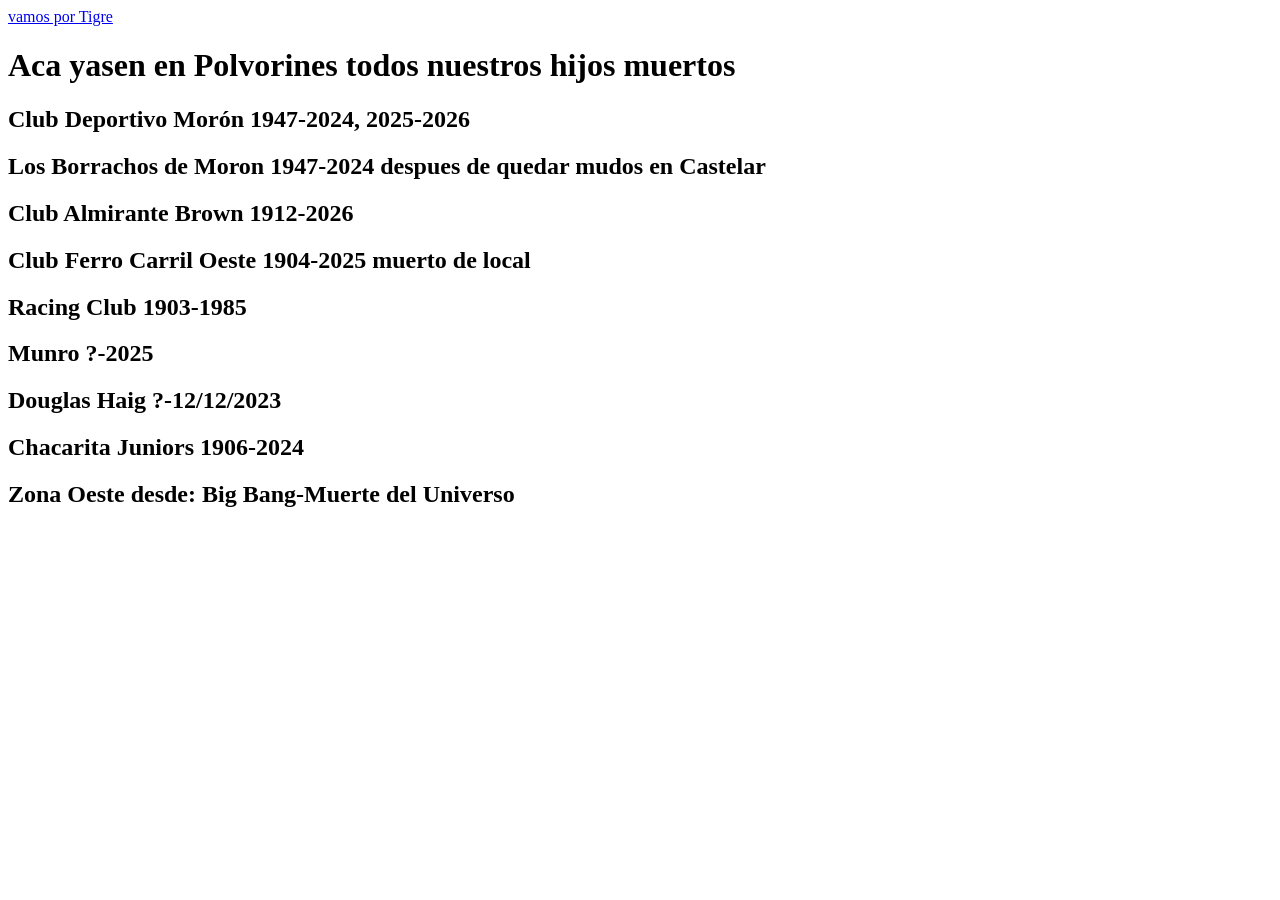
==== cementerio.html @ da26b624 "Add files via upload" ====
<!DOCTYPE html>
<html lang="en">
<head>
    <meta charset="UTF-8">
    <title>Cementerio</title>
</head>
<body>
<a href="./index.html">vamos por Tigre</a>
    <h1>Aca yasen en Polvorines todos nuestros hijos muertos</h1>
    <h2>Club Deportivo Morón 1947-2024, 2025-2026</h2>
    <h2>Los Borrachos de Moron 1947-2024 despues de quedar mudos en Castelar</h2>
    <h2>Club Almirante Brown 1912-2026</h2>
    <h2>Club Ferro Carril Oeste 1904-2025 muerto de local</h2>
    <h2>Racing Club 1903-1985</h2>
    <h2>Munro ?-2025</h2>
    <h2>Douglas Haig ?-12/12/2023</h2>
    <h2>Chacarita Juniors 1906-2024</h2>
    <h2>Zona Oeste desde: Big Bang-Muerte del Universo</h2>

    
</body>
</html>
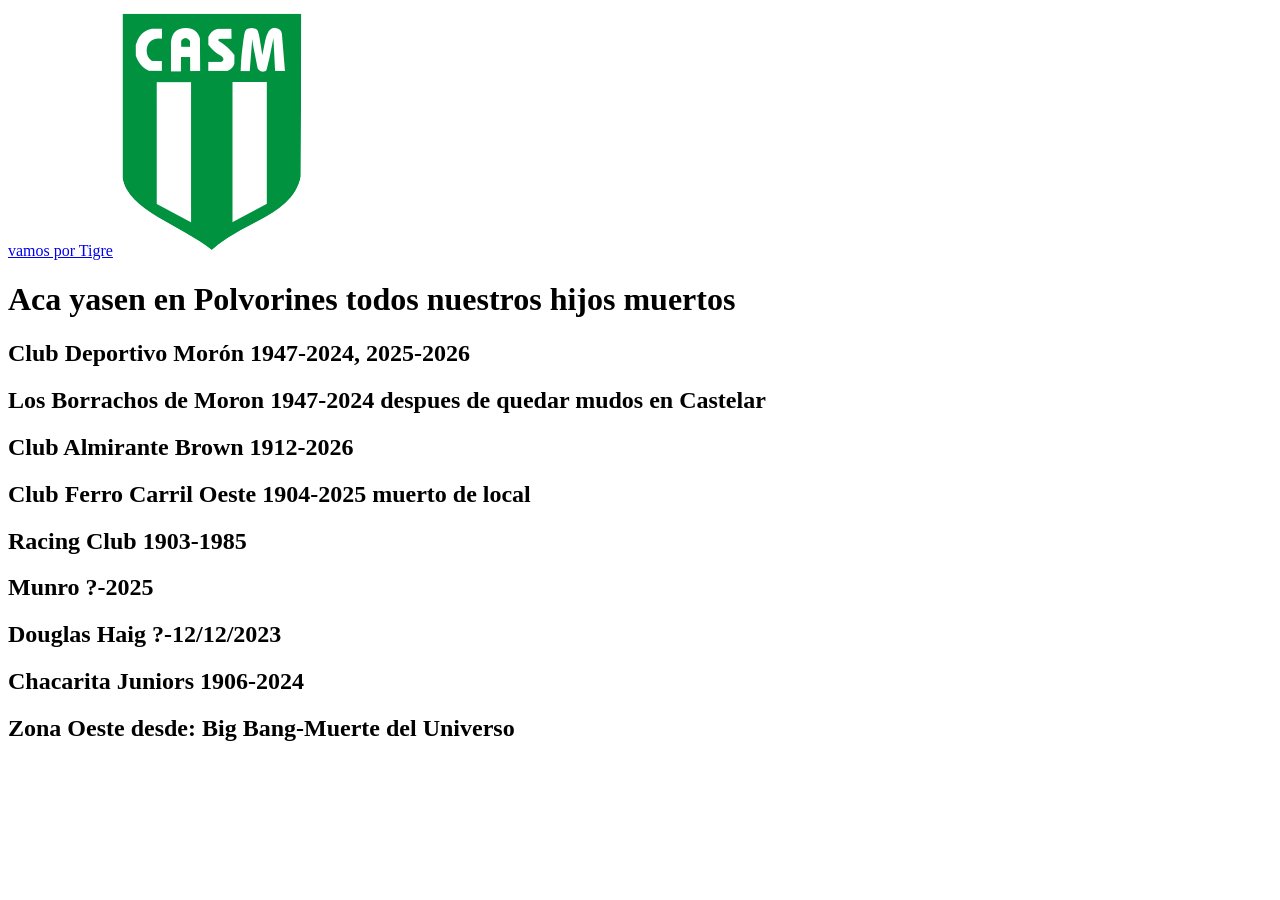
==== commit a8b64268: "Add files via upload" ====
--- a/cementerio.html
+++ b/cementerio.html
@@ -6,6 +6,7 @@
 </head>
 <body>
 <a href="./index.html">vamos por Tigre</a>
+<img src="./img/Escudo_C.A.S.M.png" alt="Papa de gatos y gallos">
     <h1>Aca yasen en Polvorines todos nuestros hijos muertos</h1>
     <h2>Club Deportivo Morón 1947-2024, 2025-2026</h2>
     <h2>Los Borrachos de Moron 1947-2024 despues de quedar mudos en Castelar</h2>
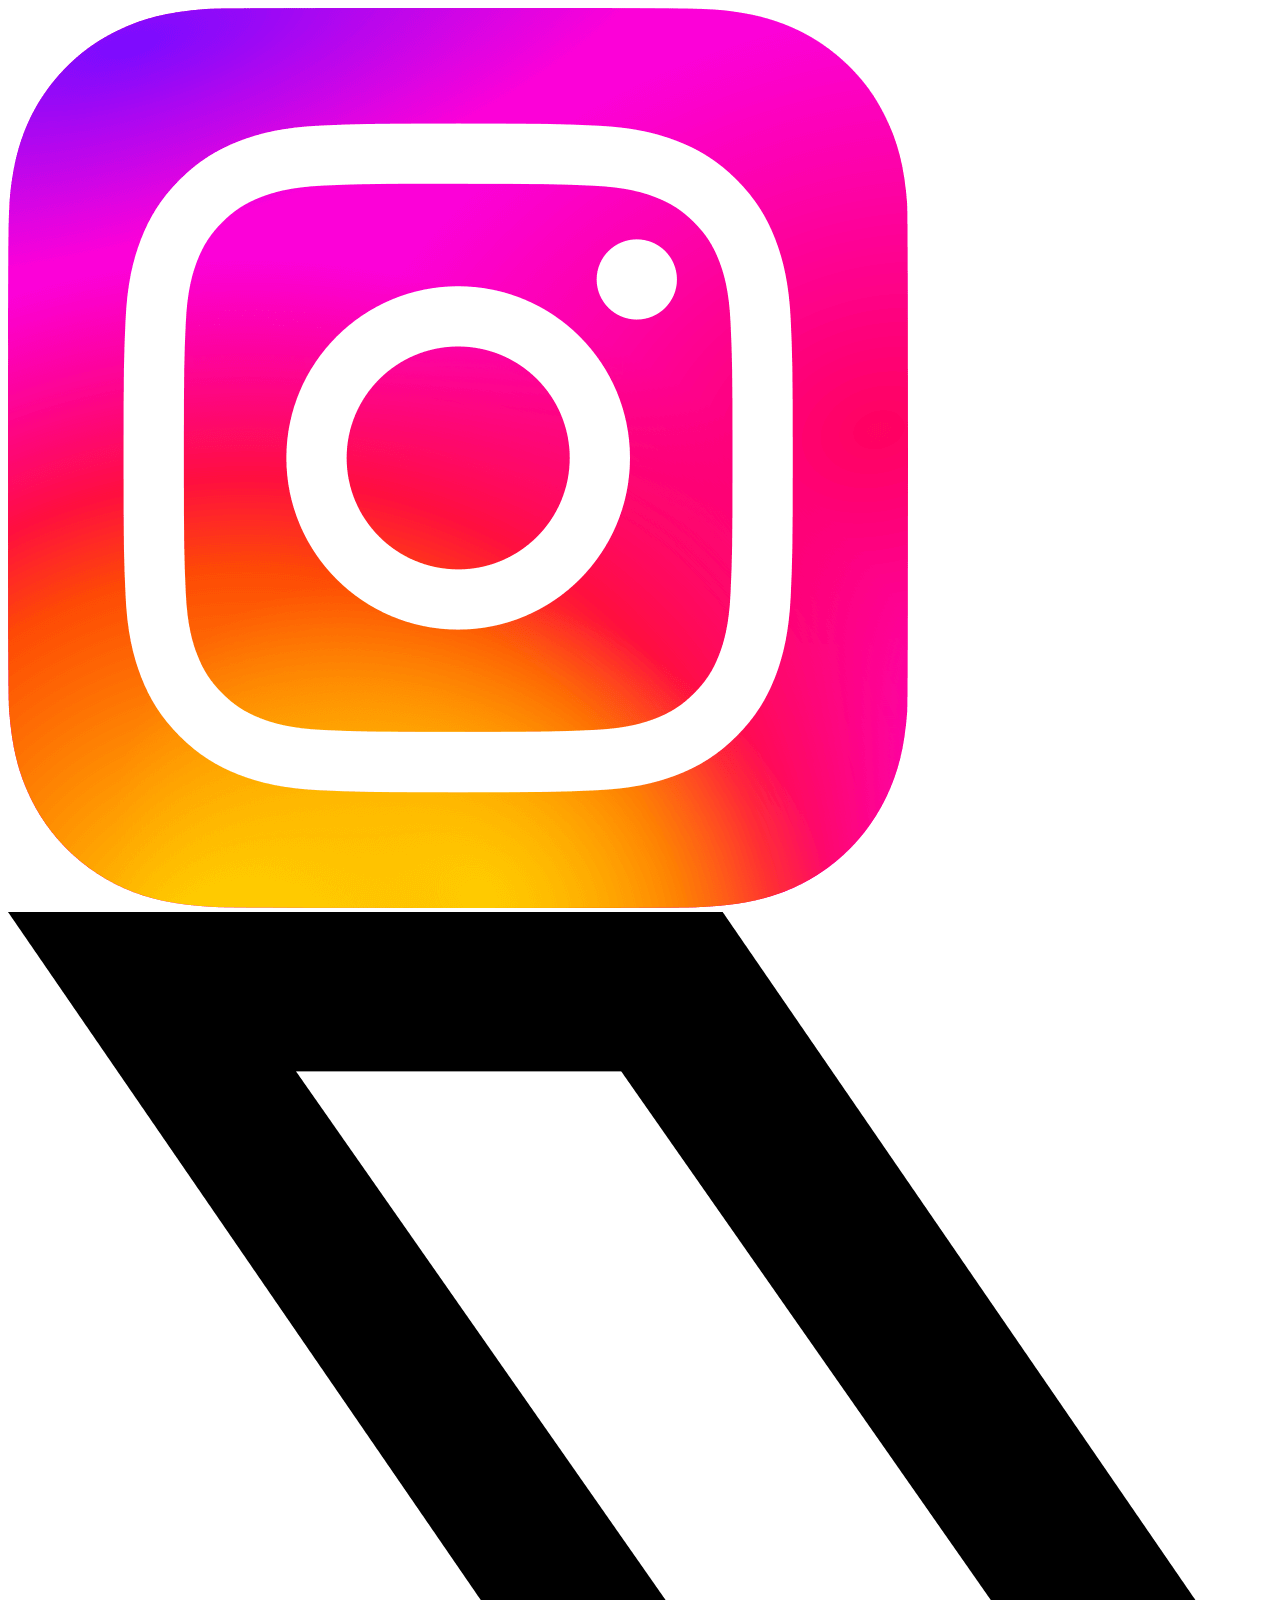
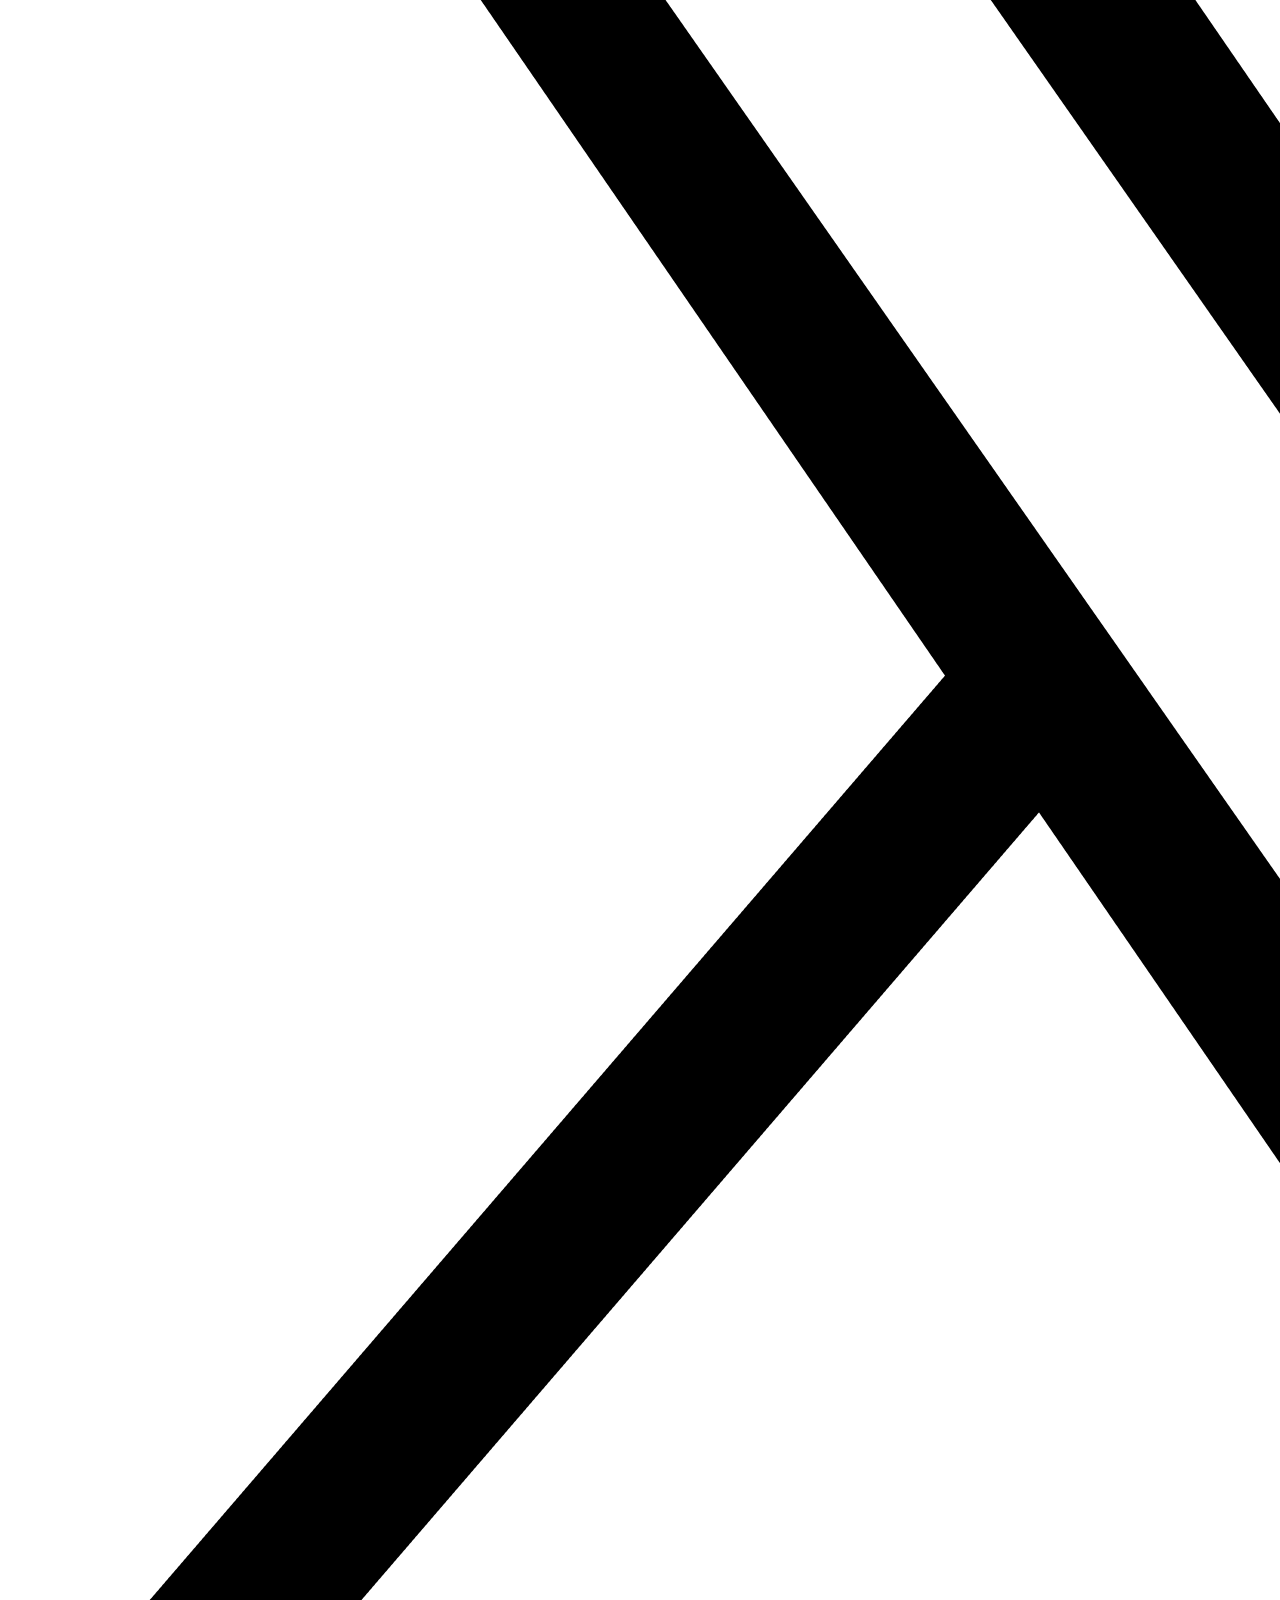
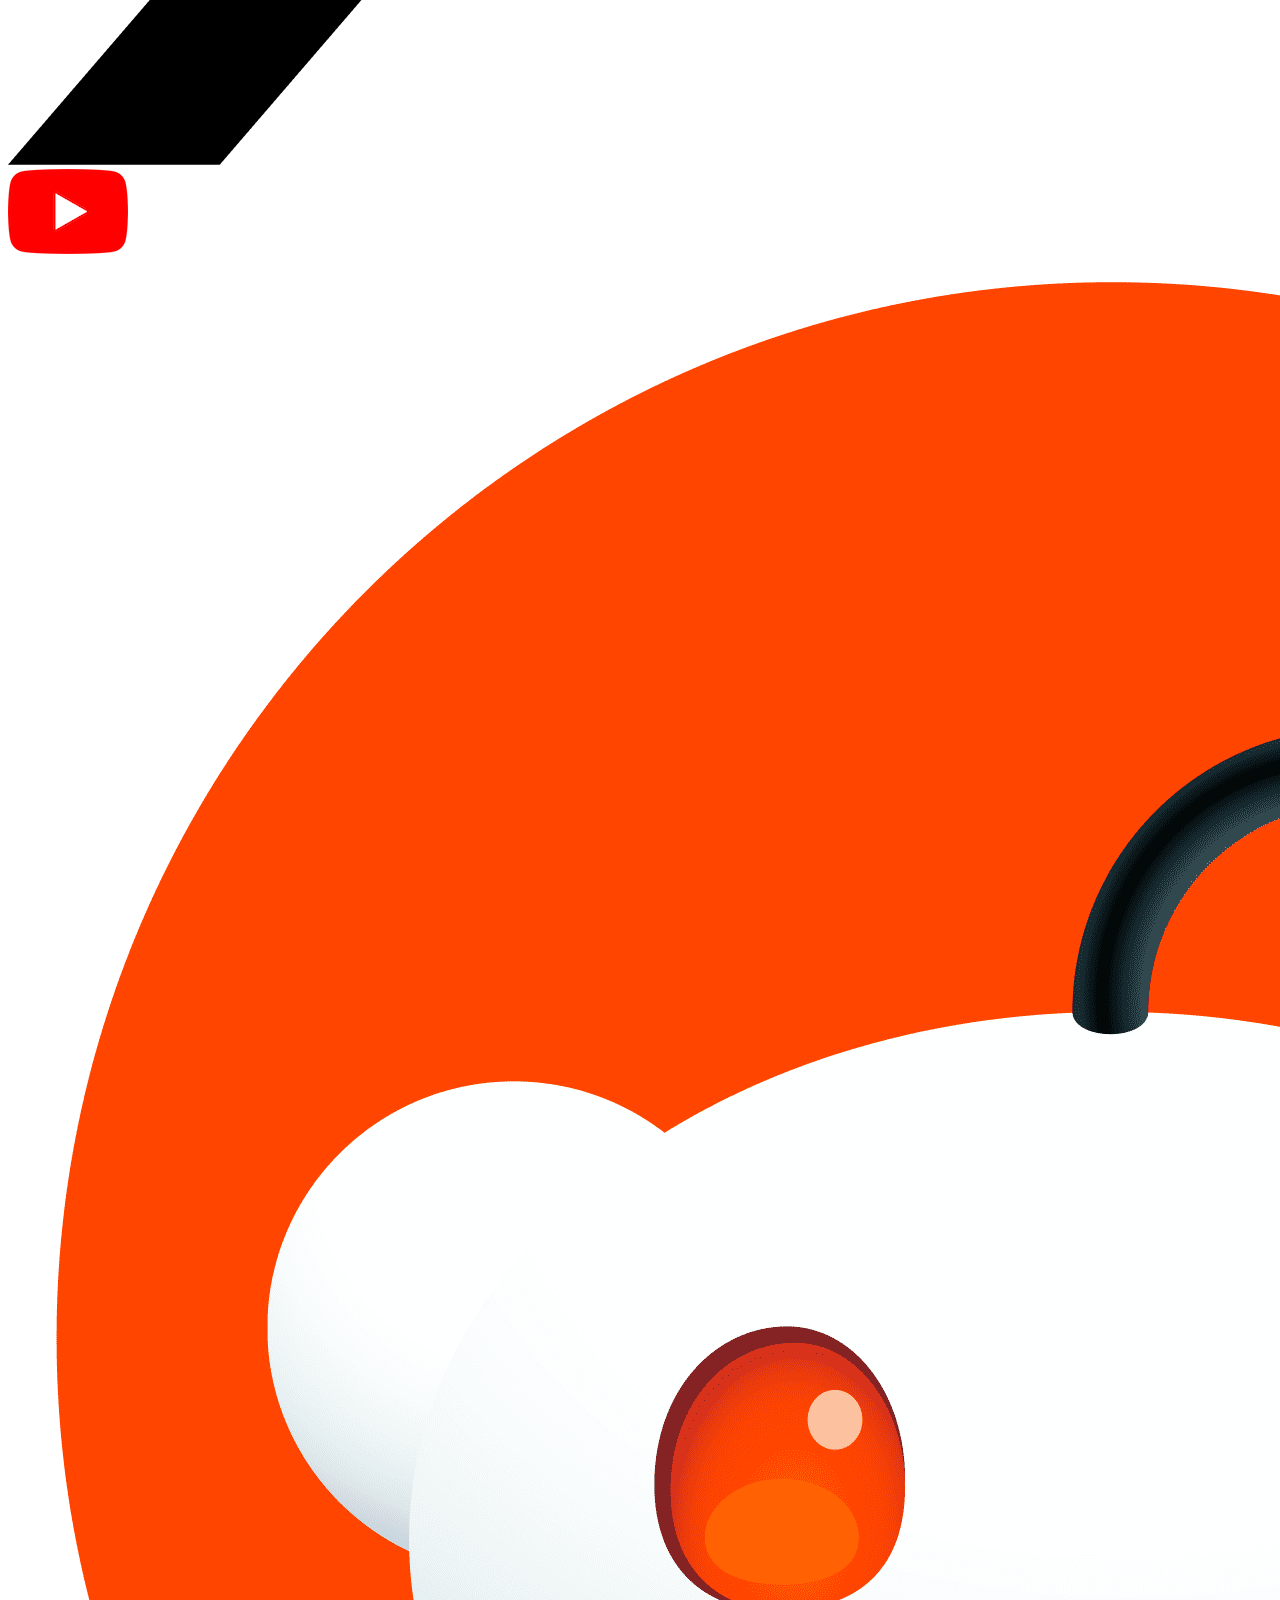
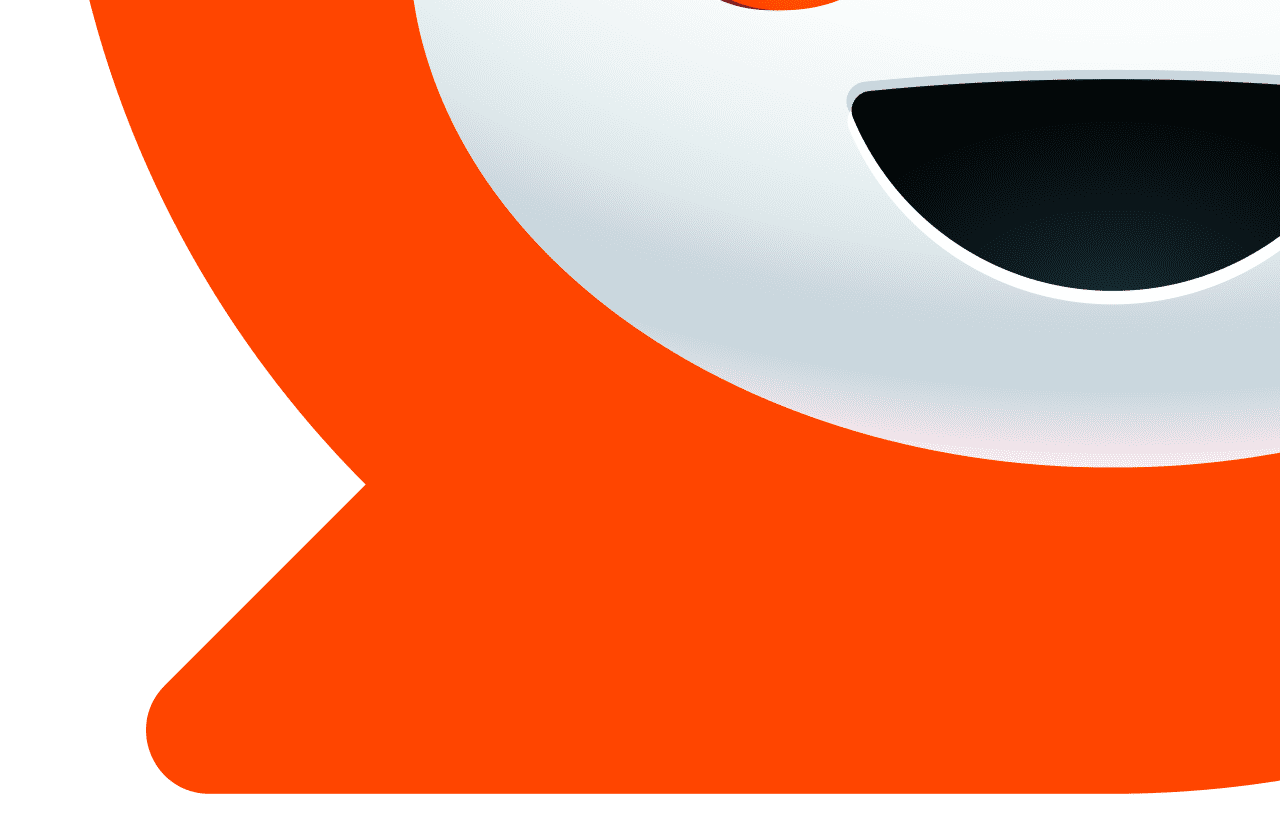
==== commit 4e21f13a: "Add files via upload" ====
--- a/cementerio.html
+++ b/cementerio.html
@@ -5,18 +5,19 @@
     <title>Cementerio</title>
 </head>
 <body>
-<a href="./index.html">vamos por Tigre</a>
-<img src="./img/Escudo_C.A.S.M.png" alt="Papa de gatos y gallos">
-    <h1>Aca yasen en Polvorines todos nuestros hijos muertos</h1>
-    <h2>Club Deportivo Morón 1947-2024, 2025-2026</h2>
-    <h2>Los Borrachos de Moron 1947-2024 despues de quedar mudos en Castelar</h2>
-    <h2>Club Almirante Brown 1912-2026</h2>
-    <h2>Club Ferro Carril Oeste 1904-2025 muerto de local</h2>
-    <h2>Racing Club 1903-1985</h2>
-    <h2>Munro ?-2025</h2>
-    <h2>Douglas Haig ?-12/12/2023</h2>
-    <h2>Chacarita Juniors 1906-2024</h2>
-    <h2>Zona Oeste desde: Big Bang-Muerte del Universo</h2>
+ <a target="_blank" href="https://www.instagram.com/sanmiguelinocasm1922/">
+        <img src="./img/Ig.png" alt="Instagram" class="redes">
+    </a>
+    <a target="_blank" href="https://x.com/CASM_Secret1050">
+        <img src="./img/Tw.png" alt="Twitter" class="redes">
+    </a>
+    <br>
+    <a target="_blank" href="https://youtube.com/@unhinchadeltruenoverde">
+        <img src="./img/Yt.png" alt="Youtube" class="redes">
+    </a>
+    <a target="_blank" href="https://www.reddit.com/user/secret1050/">
+        <img src="./img/Rd.png" alt="Reddit" class="redes">
+    </a>
 
     
 </body>
